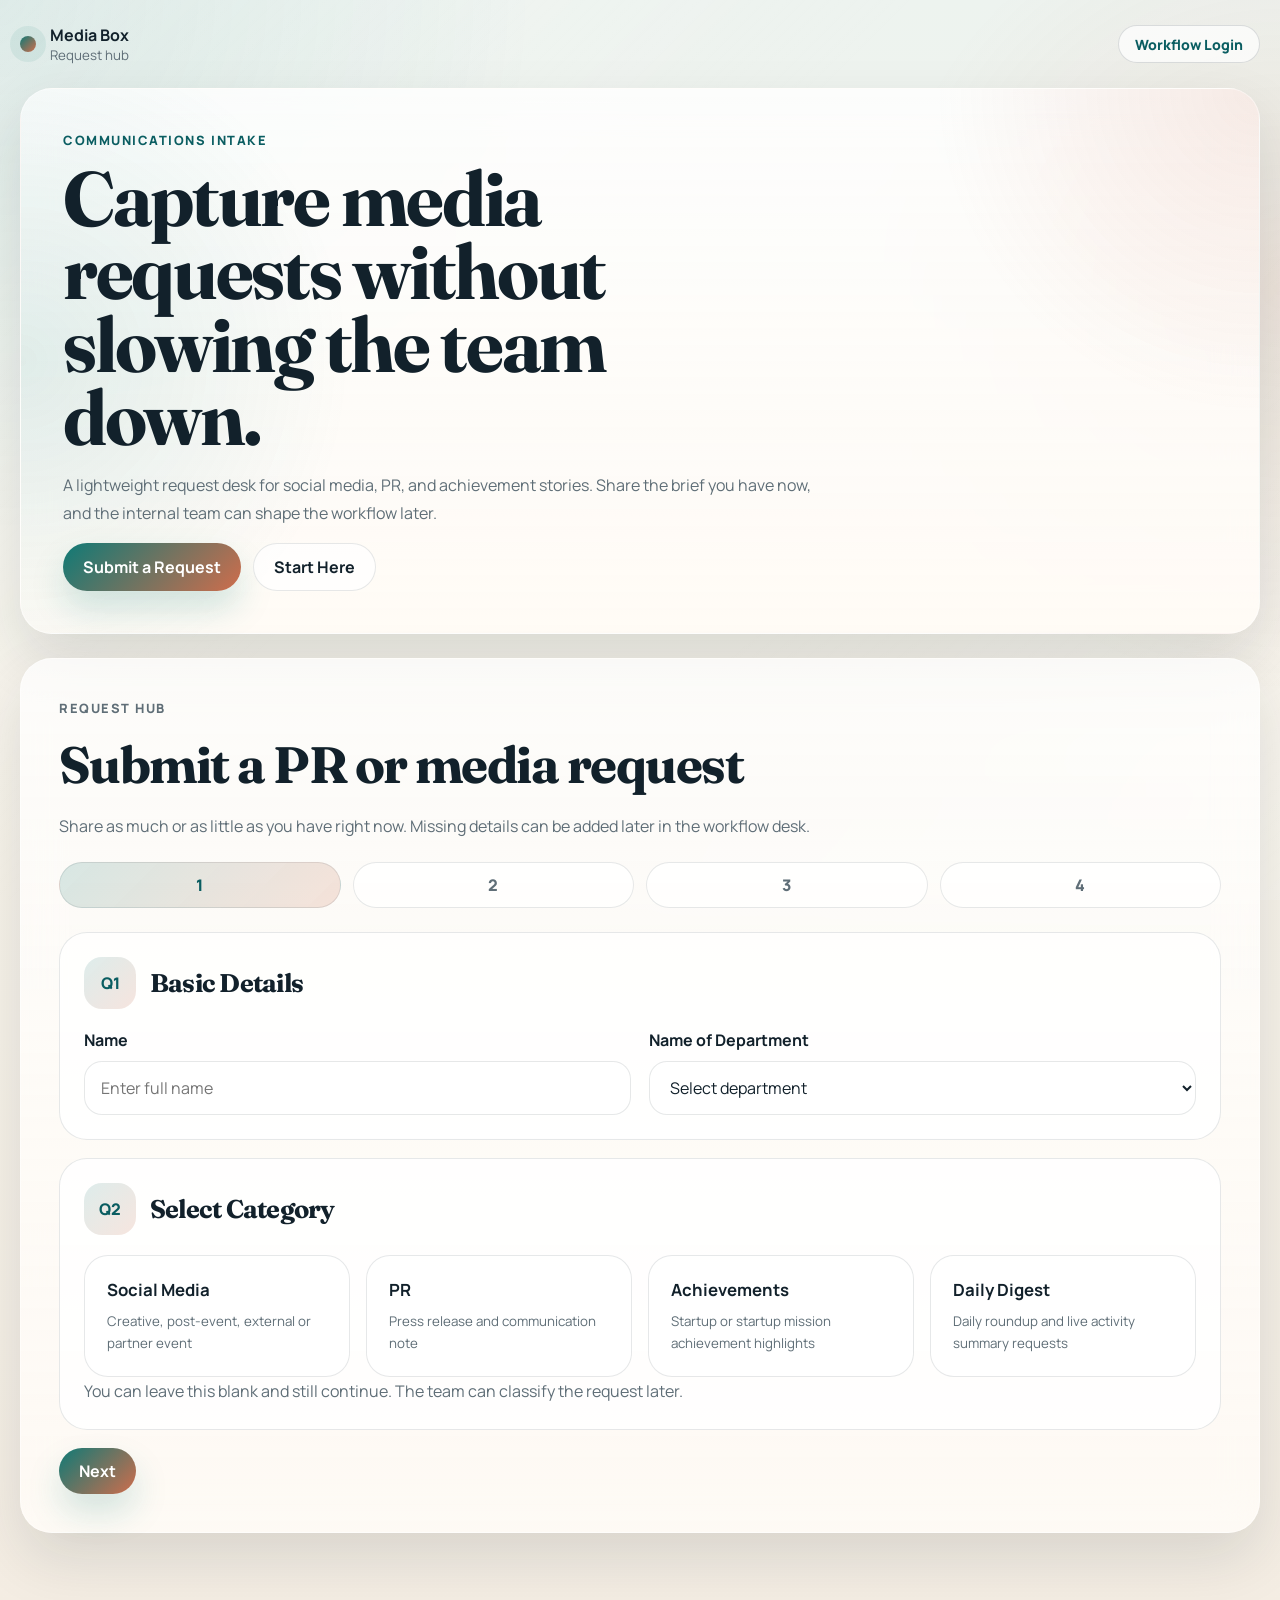
==== index.html @ 7261d244 "Add daily digest intake and simplify workflow planner" ====
<!doctype html>
<html lang="en">
  <head>
    <meta charset="utf-8">
    <meta name="viewport" content="width=device-width, initial-scale=1">
    <meta
      name="description"
      content="Media Box Request Hub for PR, social media, and achievement workflows."
    >
    <title>Media Box Request Hub</title>
    <link rel="preconnect" href="https://fonts.googleapis.com">
    <link rel="preconnect" href="https://fonts.gstatic.com" crossorigin>
    <link
      href="https://fonts.googleapis.com/css2?family=Manrope:wght@400;500;600;700;800&family=Fraunces:opsz,wght@9..144,600;9..144,700&display=swap"
      rel="stylesheet"
    >
    <link rel="stylesheet" href="styles.css">
  </head>
  <body>
    <div class="ambient-layer" aria-hidden="true"></div>

    <main class="app-shell">
      <header class="topbar">
        <a class="brand-mark" href="index.html">
          <span class="brand-mark-dot"></span>
          <span>
            <strong>Media Box</strong>
            <small>Request hub</small>
          </span>
        </a>

        <div class="topbar-actions">
          <a class="login-tab" href="dashboard.html">Workflow Login</a>
        </div>
      </header>

      <section class="hero-panel hero-panel-clean">
        <div class="hero-copy">
          <p class="eyebrow">Communications Intake</p>
          <h1>Capture media requests without slowing the team down.</h1>
          <p class="hero-text">
            A lightweight request desk for social media, PR, and achievement stories.
            Share the brief you have now, and the internal team can shape the workflow later.
          </p>

          <div class="hero-actions">
            <a class="primary-link" href="#requestHub">Submit a Request</a>
            <a class="ghost-link" href="#requestHub">Start Here</a>
          </div>
        </div>
      </section>

      <section class="form-shell" id="requestHub">
        <div class="section-heading">
          <p class="eyebrow">Request Hub</p>
          <h2>Submit a PR or media request</h2>
          <p>
            Share as much or as little as you have right now. Missing details can be added later in the workflow desk.
          </p>
        </div>

        <div class="progress-strip" aria-label="Form progress">
          <div class="progress-step is-active" data-progress-step="intro">1</div>
          <div class="progress-step" data-progress-step="social-type">2</div>
          <div class="progress-step" data-progress-step="details">3</div>
          <div class="progress-step" data-progress-step="summary">4</div>
        </div>

        <form id="mediaRequestForm" class="media-form" novalidate>
          <div class="step-panel" data-step-panel="intro">
            <section class="form-section">
              <div class="section-title">
                <span>Q1</span>
                <h3>Basic Details</h3>
              </div>

              <div class="field-grid two-col">
                <label class="field">
                  <span>Name</span>
                  <input type="text" name="employeeName" placeholder="Enter full name">
                </label>

                <label class="field">
                  <span>Name of Department</span>
                  <select name="department">
                    <option value="">Select department</option>
                    <option>Rink</option>
                    <option>IEDC</option>
                    <option>Grants</option>
                    <option>Investment</option>
                    <option>Coworking</option>
                    <option>Corporate Relations</option>
                    <option>Women</option>
                    <option>Incubation</option>
                    <option>IT</option>
                    <option>Infra</option>
                    <option>HR</option>
                    <option>Admin</option>
                    <option>Accounts</option>
                  </select>
                </label>
              </div>
            </section>

            <section class="form-section">
              <div class="section-title">
                <span>Q2</span>
                <h3>Select Category</h3>
              </div>

              <div class="choice-grid" role="radiogroup" aria-label="Select request category">
                <label class="choice-card">
                  <input type="radio" name="category" value="Social Media">
                  <strong>Social Media</strong>
                  <small>Creative, post-event, external or partner event</small>
                </label>

                <label class="choice-card">
                  <input type="radio" name="category" value="PR">
                  <strong>PR</strong>
                  <small>Press release and communication note</small>
                </label>

                <label class="choice-card">
                  <input type="radio" name="category" value="Achievements">
                  <strong>Achievements</strong>
                  <small>Startup or startup mission achievement highlights</small>
                </label>

                <label class="choice-card">
                  <input type="radio" name="category" value="Daily Digest">
                  <strong>Daily Digest</strong>
                  <small>Daily roundup and live activity summary requests</small>
                </label>
              </div>

              <p class="support-copy">
                You can leave this blank and still continue. The team can classify the request later.
              </p>
            </section>

            <div class="step-actions">
              <button type="button" class="primary-button" id="introNextButton">Next</button>
            </div>
          </div>

          <div class="step-panel hidden" data-step-panel="social-type">
            <section class="form-section">
              <div class="section-title">
                <span>Q3</span>
                <h3>Social Media Type</h3>
              </div>

              <div class="choice-grid" role="radiogroup" aria-label="Select social media type">
                <label class="choice-card">
                  <input type="radio" name="socialType" value="New Creative">
                  <strong>New Creative</strong>
                  <small>Fresh event creative or promotional post</small>
                </label>

                <label class="choice-card">
                  <input type="radio" name="socialType" value="Post Event">
                  <strong>Post Event Poster</strong>
                  <small>Poster based on completed event coverage</small>
                </label>

                <label class="choice-card">
                  <input type="radio" name="socialType" value="External or Partner Event">
                  <strong>External or Partner Event</strong>
                  <small>External event promotion or collaboration post</small>
                </label>
              </div>

              <p class="support-copy">
                If you are not sure yet, move ahead anyway. The request will still be saved.
              </p>
            </section>

            <div class="step-actions">
              <button type="button" class="ghost-button" data-go-step="intro">Back</button>
              <button type="button" class="primary-button" id="socialTypeNextButton">Next</button>
            </div>
          </div>

          <div class="step-panel hidden" data-step-panel="social-details">
            <section class="form-section hidden" data-social-branch="New Creative">
              <div class="section-title">
                <span>Q4</span>
                <h3>New Creative Details</h3>
              </div>

              <div class="field-grid two-col">
                <label class="field">
                  <span>Name of event</span>
                  <input type="text" name="newCreativeEventName">
                </label>
                <label class="field">
                  <span>Date of event</span>
                  <input type="date" name="newCreativeEventDate">
                </label>
                <label class="field">
                  <span>Time</span>
                  <input type="time" name="newCreativeEventTime">
                </label>
                <label class="field">
                  <span>Location</span>
                  <input type="text" name="newCreativeLocation" placeholder="Venue / city">
                </label>
                <label class="field">
                  <span>Registration Link</span>
                  <input type="url" name="newCreativeRegistrationLink" placeholder="https://">
                </label>
                <label class="field">
                  <span>Speaker details</span>
                  <input type="text" name="newCreativeSpeakerDetails" placeholder="Speaker names, titles">
                </label>
                <label class="field">
                  <span>Drive link to photographs</span>
                  <input type="url" name="newCreativePhotoDriveLink" placeholder="https://">
                </label>
                <label class="field">
                  <span>LinkedIn Profile</span>
                  <input type="url" name="newCreativeLinkedinProfile" placeholder="https://linkedin.com/in/...">
                </label>
                <label class="field">
                  <span>Partner institutions and logos</span>
                  <input type="text" name="newCreativePartnerInstitutions" placeholder="Institutions / logo notes">
                </label>
                <label class="field">
                  <span>Tagging links</span>
                  <input type="text" name="newCreativeTaggingLinks" placeholder="Instagram / LinkedIn / X handles">
                </label>
                <label class="field full-width">
                  <span>Brief description of the event</span>
                  <textarea name="newCreativeDescription" rows="4" placeholder="Share the message or event context"></textarea>
                </label>
              </div>
            </section>

            <section class="form-section hidden" data-social-branch="Post Event">
              <div class="section-title">
                <span>Q4</span>
                <h3>Post-Event Poster Details</h3>
              </div>

              <div class="field-grid two-col">
                <label class="field">
                  <span>Title</span>
                  <input type="text" name="postEventTitle">
                </label>
                <label class="field">
                  <span>Date</span>
                  <input type="date" name="postEventDate">
                </label>
                <label class="field">
                  <span>Location</span>
                  <input type="text" name="postEventLocation">
                </label>
                <label class="field">
                  <span>Drive link to photos</span>
                  <input type="url" name="postEventPhotoDriveLink" placeholder="https://">
                </label>
                <label class="field full-width">
                  <span>Tagging details</span>
                  <textarea name="postEventTaggingDetails" rows="3" placeholder="Mention accounts or URLs to tag"></textarea>
                </label>
              </div>
            </section>

            <section class="form-section hidden" data-social-branch="External or Partner Event">
              <div class="section-title">
                <span>Q4</span>
                <h3>External or Partner Event Details</h3>
              </div>

              <div class="field-grid two-col">
                <label class="field">
                  <span>Name of event</span>
                  <input type="text" name="externalEventName">
                </label>
                <label class="field">
                  <span>Partner organisation</span>
                  <input type="text" name="externalPartnerOrganisation">
                </label>
                <label class="field">
                  <span>Registration Link</span>
                  <input type="url" name="externalRegistrationLink" placeholder="https://">
                </label>
                <label class="field">
                  <span>Date</span>
                  <input type="date" name="externalEventDate">
                </label>
                <label class="field">
                  <span>Location</span>
                  <input type="text" name="externalEventLocation">
                </label>
                <label class="field">
                  <span>Creative to be published</span>
                  <input type="text" name="externalCreativeToBePublished" placeholder="Poster, story, reel, carousel">
                </label>
                <label class="field full-width">
                  <span>Tagging links</span>
                  <textarea name="externalTaggingLinks" rows="3" placeholder="Mention accounts or URLs to tag"></textarea>
                </label>
              </div>
            </section>

            <section class="form-section submission-section">
              <div class="submit-panel">
                <div class="action-bar">
                  <button type="button" class="ghost-button" data-go-step="social-type">Back</button>
                  <button type="submit" class="primary-button">Submit</button>
                  <button type="button" class="ghost-button print-summary-button" disabled>Print / Save PDF</button>
                </div>
                <p class="status-message" role="status" aria-live="polite"></p>
              </div>
            </section>
          </div>

          <div class="step-panel hidden" data-step-panel="achievements">
            <section class="form-section">
              <div class="section-title">
                <span>Q3</span>
                <h3>Achievement Details</h3>
              </div>

              <div class="field-grid two-col">
                <label class="field">
                  <span>Startups / Startup mission</span>
                  <input type="text" name="achievementStartupName">
                </label>
                <label class="field">
                  <span>Photos if any</span>
                  <input type="url" name="achievementPhotos" placeholder="Drive link / image URL">
                </label>
                <label class="field">
                  <span>Logos to be included</span>
                  <input type="text" name="achievementLogos" placeholder="Startup / partner logos">
                </label>
                <label class="field">
                  <span>Tagging links</span>
                  <input type="text" name="achievementTaggingLinks" placeholder="Social handles or profile links">
                </label>
                <label class="field">
                  <span>Contact details of startup</span>
                  <input type="text" name="achievementContactDetails" placeholder="Can be filled later if needed">
                </label>
                <label class="field full-width">
                  <span>Brief description</span>
                  <textarea name="achievementDescription" rows="4" placeholder="Describe the achievement and why it matters"></textarea>
                </label>
              </div>
            </section>

            <section class="form-section submission-section">
              <div class="submit-panel">
                <div class="action-bar">
                  <button type="button" class="ghost-button" data-go-step="intro">Back</button>
                  <button type="submit" class="primary-button">Submit</button>
                  <button type="button" class="ghost-button print-summary-button" disabled>Print / Save PDF</button>
                </div>
                <p class="status-message" role="status" aria-live="polite"></p>
              </div>
            </section>
          </div>

          <div class="step-panel hidden" data-step-panel="pr">
            <section class="form-section">
              <div class="section-title">
                <span>Q3</span>
                <h3>Press Release Details</h3>
              </div>

              <div class="field-grid two-col">
                <label class="field full-width">
                  <span>What is the event or announcement?</span>
                  <textarea name="prEventAnnouncement" rows="3"></textarea>
                </label>
                <label class="field full-width">
                  <span>Who is involved?</span>
                  <textarea name="prWhoIsInvolved" rows="3"></textarea>
                </label>
                <label class="field">
                  <span>When will / did the event take place?</span>
                  <input type="datetime-local" name="prWhen">
                </label>
                <label class="field">
                  <span>Where is the event being held?</span>
                  <input type="text" name="prWhere">
                </label>
                <label class="field full-width">
                  <span>Why is this event or announcement significant?</span>
                  <textarea name="prWhySignificant" rows="3"></textarea>
                </label>
                <label class="field full-width">
                  <span>What are the key highlights or major announcements?</span>
                  <textarea name="prKeyHighlights" rows="3"></textarea>
                </label>
                <label class="field full-width">
                  <span>Are there any notable speakers or guests?</span>
                  <textarea name="prNotableSpeakers" rows="3"></textarea>
                </label>
                <label class="field full-width">
                  <span>What is the background or context of the event?</span>
                  <textarea name="prBackgroundContext" rows="3"></textarea>
                </label>
                <label class="field full-width">
                  <span>Are there any quotes from key individuals?</span>
                  <textarea name="prQuotes" rows="3"></textarea>
                </label>
                <label class="field full-width">
                  <span>Do you have any testimonials or feedback from attendees?</span>
                  <textarea name="prTestimonials" rows="3"></textarea>
                </label>
                <label class="field full-width">
                  <span>Are there any follow-up events or next steps?</span>
                  <textarea name="prFollowUpEvents" rows="3"></textarea>
                </label>
                <label class="field full-width">
                  <span>Where can readers find more information?</span>
                  <textarea name="prMoreInformation" rows="3" placeholder="Websites, social media pages, or contact details"></textarea>
                </label>
                <label class="field full-width">
                  <span>Upload photos, videos, or other media related to the event</span>
                  <textarea name="prMediaAssets" rows="3" placeholder="Drive links to photographs, visuals, agendas, posters, videos"></textarea>
                </label>
                <label class="field full-width">
                  <span>Provide captions for the visual content</span>
                  <textarea name="prCaptions" rows="3"></textarea>
                </label>
                <label class="field full-width">
                  <span>Who will be the contact for review and POC?</span>
                  <textarea name="prContactPerson" rows="3"></textarea>
                </label>
              </div>
            </section>

            <section class="form-section submission-section">
              <div class="submit-panel">
                <div class="action-bar">
                  <button type="button" class="ghost-button" data-go-step="intro">Back</button>
                  <button type="submit" class="primary-button">Submit</button>
                  <button type="button" class="ghost-button print-summary-button" disabled>Print / Save PDF</button>
                </div>
                <p class="status-message" role="status" aria-live="polite"></p>
              </div>
            </section>
          </div>

          <div class="step-panel hidden" data-step-panel="details-empty">
            <section class="form-section">
              <div class="section-title">
                <span>Q3</span>
                <h3>Ready to Submit</h3>
              </div>
              <p class="empty-state-copy">
                No category has been selected yet. You can still submit this as a rough request, and the team can classify it from the workflow desk later.
              </p>
            </section>

            <section class="form-section submission-section">
              <div class="submit-panel">
                <div class="action-bar">
                  <button type="button" class="ghost-button" data-go-step="intro">Back</button>
                  <button type="submit" class="primary-button">Submit</button>
                  <button type="button" class="ghost-button print-summary-button" disabled>Print / Save PDF</button>
                </div>
                <p class="status-message" role="status" aria-live="polite"></p>
              </div>
            </section>
          </div>
        </form>
      </section>

      <section class="summary-shell hidden" id="summarySection">
        <div class="section-heading">
          <p class="eyebrow">Submission Summary</p>
          <h2>Your request has been captured</h2>
          <p>
            The summary below is ready to print, save, or review. It is also added to the workflow desk locally for the rough admin view.
          </p>
        </div>

        <div class="summary-card" id="summaryCard">
          <div class="summary-placeholder">
            Submit the form to generate a structured summary here.
          </div>
        </div>
      </section>
    </main>

    <script src="script.js"></script>
  </body>
</html>
---- styles.css ----
:root {
  --ink: #12212b;
  --muted: #5f6e77;
  --paper: #f7f3ea;
  --panel: rgba(255, 255, 255, 0.8);
  --panel-strong: rgba(255, 255, 255, 0.92);
  --line: rgba(18, 33, 43, 0.1);
  --line-strong: rgba(18, 33, 43, 0.16);
  --teal: #0f7a76;
  --teal-deep: #0a5d61;
  --copper: #cf6d4c;
  --peach: #f5d9c8;
  --sage: #dce8e0;
  --gold: #c49a46;
  --shadow: 0 26px 60px rgba(18, 33, 43, 0.12);
  --shadow-strong: 0 30px 80px rgba(18, 33, 43, 0.18);
  --radius: 28px;
  --radius-sm: 18px;
}

* {
  box-sizing: border-box;
}

html {
  scroll-behavior: smooth;
}

body {
  margin: 0;
  min-height: 100vh;
  color: var(--ink);
  font-family: "Manrope", system-ui, sans-serif;
  background:
    radial-gradient(circle at top left, rgba(15, 122, 118, 0.12), transparent 26%),
    radial-gradient(circle at 100% 18%, rgba(207, 109, 76, 0.12), transparent 22%),
    linear-gradient(180deg, #edf3ef 0%, #f7f3ea 46%, #f4ede3 100%);
}

button,
input,
select,
textarea {
  font: inherit;
}

button,
a {
  transition: transform 180ms ease, box-shadow 180ms ease, border-color 180ms ease, background 180ms ease;
}

button {
  border: 0;
  cursor: pointer;
}

a {
  color: inherit;
  text-decoration: none;
}

.hidden {
  display: none !important;
}

.ambient-layer {
  position: fixed;
  inset: 0;
  pointer-events: none;
  background:
    linear-gradient(135deg, rgba(255, 255, 255, 0.28), transparent 42%),
    linear-gradient(320deg, rgba(255, 255, 255, 0.18), transparent 36%);
}

.app-shell,
.dashboard-shell {
  position: relative;
  z-index: 1;
  width: min(1240px, calc(100% - 32px));
  margin: 0 auto;
  padding: 24px 0 72px;
}

.topbar,
.dashboard-topbar {
  display: flex;
  flex-wrap: wrap;
  align-items: center;
  justify-content: space-between;
  gap: 18px;
  margin-bottom: 24px;
}

.brand-mark {
  display: inline-flex;
  align-items: center;
  gap: 14px;
}

.brand-mark-dot {
  width: 16px;
  height: 16px;
  border-radius: 999px;
  background: linear-gradient(135deg, var(--teal), var(--copper));
  box-shadow: 0 0 0 10px rgba(15, 122, 118, 0.08);
}

.brand-mark strong {
  display: block;
  font-size: 1rem;
}

.brand-mark small {
  display: block;
  color: var(--muted);
}

.topbar-actions,
.dashboard-actions,
.hero-actions,
.step-actions,
.action-bar,
.drawer-actions,
.board-toolbar {
  display: flex;
  flex-wrap: wrap;
  gap: 12px;
}

.login-tab {
  display: inline-flex;
  align-items: center;
  justify-content: center;
  min-height: 38px;
  padding: 8px 16px;
  border: 1px solid rgba(18, 33, 43, 0.14);
  border-radius: 999px;
  background: rgba(255, 255, 255, 0.7);
  color: var(--teal-deep);
  font-size: 0.88rem;
  font-weight: 800;
}

.primary-link,
.ghost-link,
.primary-button,
.ghost-button,
.chip-button,
.mini-button,
.lane-action,
.login-button {
  display: inline-flex;
  align-items: center;
  justify-content: center;
  min-height: 46px;
  padding: 12px 20px;
  border-radius: 999px;
  font-weight: 700;
}

.primary-link,
.primary-button,
.login-button {
  background: linear-gradient(135deg, var(--teal), var(--copper));
  color: #fff;
  box-shadow: 0 18px 34px rgba(15, 122, 118, 0.18);
}

.ghost-link,
.ghost-button,
.chip-button,
.mini-button,
.lane-action {
  background: rgba(255, 255, 255, 0.74);
  color: var(--ink);
  border: 1px solid var(--line);
}

.primary-link:hover,
.ghost-link:hover,
.primary-button:hover,
.ghost-button:hover,
.chip-button:hover,
.mini-button:hover,
.lane-action:hover,
.login-button:hover,
.choice-card:hover,
.task-card:hover,
.metric-card:hover,
.panel:hover,
.form-section:hover,
.preview-card:hover {
  transform: translateY(-2px);
}

.hero-panel,
.form-shell,
.summary-shell,
.panel,
.preview-card,
.login-shell,
.drawer-panel,
.lane,
.task-card,
.metric-card {
  border: 1px solid rgba(255, 255, 255, 0.44);
  border-radius: 32px;
  background: linear-gradient(180deg, rgba(255, 255, 255, 0.74), rgba(255, 251, 246, 0.9));
  box-shadow: var(--shadow);
  backdrop-filter: blur(20px);
}

.hero-panel {
  display: grid;
  grid-template-columns: minmax(0, 1.15fr) minmax(320px, 0.85fr);
  gap: 26px;
  padding: clamp(26px, 4vw, 42px);
}

.hero-panel-clean {
  grid-template-columns: 1fr;
  min-height: 420px;
  align-items: center;
  background:
    radial-gradient(circle at top right, rgba(207, 109, 76, 0.12), transparent 24%),
    radial-gradient(circle at left center, rgba(15, 122, 118, 0.12), transparent 26%),
    linear-gradient(180deg, rgba(255, 255, 255, 0.82), rgba(255, 251, 246, 0.95));
}

.hero-copy h1,
.section-heading h2,
.section-title h3,
.summary-block h4,
.lane h3,
.drawer-title h3,
.login-card h1,
.empty-dashboard h2 {
  margin: 0;
  font-family: "Fraunces", Georgia, serif;
  letter-spacing: -0.03em;
}

.hero-copy h1 {
  font-size: clamp(2.8rem, 6vw, 5rem);
  line-height: 0.95;
  max-width: 12ch;
}

.hero-panel-clean .hero-copy {
  max-width: 760px;
}

.hero-text,
.section-heading p,
.support-copy,
.empty-state-copy,
.task-subtitle,
.drawer-copy,
.login-help,
.empty-dashboard p {
  color: var(--muted);
  line-height: 1.75;
}

.eyebrow {
  margin: 0 0 14px;
  color: var(--teal-deep);
  font-size: 0.8rem;
  font-weight: 800;
  letter-spacing: 0.12em;
  text-transform: uppercase;
}

.hero-metrics {
  display: grid;
  grid-template-columns: repeat(3, minmax(0, 1fr));
  gap: 16px;
  margin-top: 28px;
}

.workflow-hero {
  display: flex;
  flex-wrap: wrap;
  align-items: flex-end;
  justify-content: space-between;
  gap: 18px;
  margin-bottom: 20px;
}

.workflow-hero-note {
  max-width: 320px;
  padding: 18px;
  border: 1px solid var(--line);
  border-radius: 20px;
  background: rgba(247, 250, 250, 0.82);
}

.workflow-hero-note strong {
  display: block;
  margin-bottom: 8px;
  color: var(--teal-deep);
}

.workflow-hero-note span {
  color: var(--muted);
  line-height: 1.7;
}

.hero-metrics article,
.preview-lanes article,
.metric-card {
  padding: 18px;
  border: 1px solid var(--line);
  border-radius: 22px;
  background: rgba(255, 255, 255, 0.6);
}

.hero-metrics strong,
.preview-lanes strong,
.metric-card strong {
  display: block;
  margin-bottom: 8px;
}

.hero-metrics span,
.preview-lanes span,
.metric-card span {
  color: var(--muted);
  font-size: 0.95rem;
  line-height: 1.6;
}

.hero-preview {
  display: flex;
}

.preview-card {
  width: 100%;
  padding: 24px;
  background:
    radial-gradient(circle at top right, rgba(207, 109, 76, 0.14), transparent 26%),
    linear-gradient(180deg, rgba(13, 34, 46, 0.92), rgba(12, 65, 79, 0.95));
  color: #f5f8f9;
}

.preview-header {
  display: flex;
  align-items: center;
  justify-content: space-between;
  gap: 12px;
  margin-bottom: 18px;
}

.preview-header p,
.preview-header span {
  margin: 0;
}

.preview-header p {
  font-weight: 700;
}

.preview-header span {
  padding: 8px 12px;
  border-radius: 999px;
  background: rgba(255, 255, 255, 0.12);
  font-size: 0.85rem;
}

.preview-lanes {
  display: grid;
  gap: 16px;
}

.preview-lanes section {
  padding: 18px;
  border-radius: 22px;
  background: rgba(255, 255, 255, 0.07);
}

.preview-lanes h2 {
  margin: 0 0 12px;
  font-size: 1rem;
}

.form-shell,
.summary-shell,
.panel {
  margin-top: 24px;
  padding: clamp(24px, 4vw, 38px);
}

.section-heading {
  max-width: 760px;
}

.section-heading h2 {
  font-size: clamp(2rem, 4vw, 3.2rem);
}

.progress-strip {
  display: grid;
  grid-template-columns: repeat(4, minmax(0, 1fr));
  gap: 12px;
  margin: 22px 0 0;
}

.progress-step {
  display: grid;
  place-items: center;
  min-height: 46px;
  border-radius: 999px;
  border: 1px solid var(--line);
  background: rgba(255, 255, 255, 0.72);
  color: var(--muted);
  font-weight: 800;
}

.progress-step.is-active {
  background: linear-gradient(135deg, rgba(15, 122, 118, 0.16), rgba(207, 109, 76, 0.18));
  color: var(--teal-deep);
}

.progress-step.is-complete {
  background: linear-gradient(135deg, var(--teal), var(--teal-deep));
  color: #fff;
}

.media-form {
  margin-top: 24px;
}

.step-panel {
  display: grid;
  gap: 18px;
}

.form-section,
.submit-panel {
  padding: 24px;
  border: 1px solid var(--line);
  border-radius: var(--radius);
  background: var(--panel);
}

.section-title {
  display: flex;
  align-items: center;
  gap: 14px;
  margin-bottom: 20px;
}

.section-title span {
  display: grid;
  place-items: center;
  width: 52px;
  min-width: 52px;
  min-height: 52px;
  border-radius: 18px;
  background: linear-gradient(135deg, rgba(15, 122, 118, 0.14), rgba(207, 109, 76, 0.18));
  color: var(--teal-deep);
  font-weight: 800;
}

.section-title h3 {
  font-size: clamp(1.35rem, 2vw, 2rem);
}

.field-grid {
  display: grid;
  gap: 18px;
}

.field-grid.two-col {
  grid-template-columns: repeat(2, minmax(0, 1fr));
}

.field {
  display: grid;
  gap: 10px;
}

.field span,
.login-field span,
.team-form label,
.drawer-section label,
.filter-card label {
  font-weight: 700;
}

input,
select,
textarea {
  width: 100%;
  min-height: 54px;
  padding: 14px 16px;
  border: 1px solid var(--line);
  border-radius: 18px;
  background: rgba(255, 255, 255, 0.8);
  color: var(--ink);
}

textarea {
  min-height: 130px;
  resize: vertical;
}

input:focus,
select:focus,
textarea:focus {
  outline: 2px solid rgba(15, 122, 118, 0.2);
  border-color: rgba(15, 122, 118, 0.36);
}

.full-width {
  grid-column: 1 / -1;
}

.choice-grid {
  display: grid;
  grid-template-columns: repeat(auto-fit, minmax(220px, 1fr));
  gap: 16px;
}

.choice-card {
  display: grid;
  gap: 10px;
  padding: 22px;
  border: 1px solid var(--line);
  border-radius: 24px;
  background: rgba(255, 255, 255, 0.7);
  cursor: pointer;
}

.choice-card input {
  position: absolute;
  opacity: 0;
  pointer-events: none;
}

.choice-card.is-selected {
  border-color: rgba(15, 122, 118, 0.28);
  background: linear-gradient(135deg, rgba(15, 122, 118, 0.12), rgba(207, 109, 76, 0.14));
  box-shadow: 0 18px 34px rgba(15, 122, 118, 0.08);
}

.choice-card strong {
  font-size: 1.05rem;
}

.choice-card small {
  color: var(--muted);
  line-height: 1.6;
}

.support-copy,
.status-message,
.summary-note {
  margin: 0;
}

.status-message {
  color: var(--teal-deep);
  font-weight: 600;
}

.status-message.is-error {
  color: #a84f31;
}

.summary-shell {
  margin-bottom: 24px;
}

.summary-card {
  margin-top: 22px;
  padding: clamp(22px, 3vw, 30px);
}

.summary-placeholder {
  color: var(--muted);
}

.summary-header {
  display: flex;
  flex-wrap: wrap;
  align-items: flex-start;
  justify-content: space-between;
  gap: 18px;
  margin-bottom: 22px;
}

.summary-header h3 {
  margin: 0;
  font-size: clamp(1.9rem, 4vw, 2.7rem);
  font-family: "Fraunces", Georgia, serif;
}

.summary-meta p {
  margin: 0 0 10px;
  color: var(--muted);
}

.summary-grid {
  display: grid;
  grid-template-columns: repeat(2, minmax(0, 1fr));
  gap: 18px;
}

.summary-block {
  padding: 20px;
  border: 1px solid var(--line);
  border-radius: 22px;
  background: rgba(255, 255, 255, 0.66);
}

.summary-block h4 {
  margin-bottom: 14px;
  font-size: 1.3rem;
}

.summary-list {
  display: grid;
  gap: 12px;
}

.summary-row {
  display: grid;
  gap: 6px;
  padding-top: 12px;
  border-top: 1px solid rgba(18, 33, 43, 0.08);
}

.summary-row:first-child {
  padding-top: 0;
  border-top: 0;
}

.summary-row strong {
  color: var(--teal-deep);
}

.summary-row a {
  word-break: break-word;
  color: var(--copper);
}

.dashboard-grid {
  display: grid;
  grid-template-columns: minmax(0, 1fr) 360px;
  gap: 24px;
  align-items: start;
}

.metrics-grid {
  display: grid;
  grid-template-columns: repeat(4, minmax(0, 1fr));
  gap: 16px;
  margin-bottom: 20px;
}

.metric-card {
  padding: 20px;
  background: linear-gradient(180deg, rgba(255, 255, 255, 0.82), rgba(247, 248, 250, 0.92));
}

.metric-label {
  margin: 0 0 8px;
  color: var(--teal-deep);
  font-size: 0.76rem;
  font-weight: 800;
  letter-spacing: 0.12em;
  text-transform: uppercase;
}

.metric-card p,
.lane-header p,
.task-meta p,
.drawer-meta p,
.login-card p {
  margin: 0;
}

.metric-card strong {
  font-size: 1.9rem;
}

.toolbar-grid {
  display: grid;
  grid-template-columns: repeat(4, minmax(0, 1fr));
  gap: 14px;
  margin-bottom: 20px;
}

.filter-card {
  display: grid;
  gap: 10px;
  padding: 16px;
  border: 1px solid var(--line);
  border-radius: 20px;
  background: rgba(255, 255, 255, 0.68);
}

.workflow-board {
  display: grid;
  grid-template-columns: repeat(3, minmax(0, 1fr));
  gap: 16px;
}

.lane {
  padding: 0 16px 16px;
  overflow: hidden;
  background: linear-gradient(180deg, rgba(255, 255, 255, 0.76), rgba(244, 245, 247, 0.96));
}

.lane-header {
  display: flex;
  align-items: flex-start;
  justify-content: space-between;
  gap: 12px;
  margin: 0 -16px 0;
  padding: 18px 16px;
  color: #fff;
}

.lane h3 {
  font-size: 1.3rem;
}

.lane-header p {
  color: rgba(255, 255, 255, 0.9);
  font-size: 0.9rem;
}

.lane-count {
  display: inline-flex;
  align-items: center;
  justify-content: center;
  min-width: 38px;
  min-height: 38px;
  padding: 6px 10px;
  border-radius: 999px;
  background: rgba(15, 122, 118, 0.1);
  color: var(--teal-deep);
  font-weight: 800;
}

.lane-will-do .lane-header {
  background: linear-gradient(135deg, #ff6a1a, #f15a24);
}

.lane-ongoing .lane-header {
  background: linear-gradient(135deg, #1db970, #0e9b87);
}

.lane-completed .lane-header {
  background: linear-gradient(135deg, #f4a62a, #eb8d17);
}

.lane-menu {
  min-width: 36px;
  min-height: 36px;
  padding: 0;
  border-radius: 999px;
  background: rgba(255, 255, 255, 0.14);
  color: #fff;
  font-size: 1.25rem;
  line-height: 1;
}

.lane-meta {
  display: grid;
  gap: 12px;
  padding: 16px 2px 12px;
}

.lane-meta-block {
  display: grid;
  gap: 8px;
}

.lane-meta-block span {
  color: var(--muted);
  font-size: 0.88rem;
  font-weight: 700;
}

.lane-meta-block p {
  margin: 0;
  color: var(--ink);
  font-weight: 700;
}

.lane-owners {
  display: flex;
  align-items: center;
  gap: 8px;
}

.owner-avatar,
.task-owner-avatar {
  display: inline-flex;
  align-items: center;
  justify-content: center;
  width: 34px;
  height: 34px;
  border-radius: 999px;
  background: linear-gradient(135deg, rgba(15, 122, 118, 0.12), rgba(207, 109, 76, 0.16));
  color: var(--teal-deep);
  font-size: 0.78rem;
  font-weight: 800;
}

.owner-avatar-add {
  border: 1px dashed rgba(18, 33, 43, 0.18);
  background: rgba(255, 255, 255, 0.68);
}

.lane-toolbar {
  display: flex;
  align-items: center;
  justify-content: space-between;
  gap: 12px;
  margin-bottom: 12px;
}

.lane-caption {
  color: var(--muted);
  font-size: 0.85rem;
  font-weight: 700;
}

.lane-cards {
  min-height: 220px;
  display: grid;
  gap: 14px;
}

.lane-empty {
  padding: 18px;
  border: 1px dashed var(--line-strong);
  border-radius: 20px;
  background: rgba(255, 255, 255, 0.52);
  color: var(--muted);
  line-height: 1.6;
}

.task-card {
  padding: 16px;
  border-radius: 24px;
  border: 1px solid var(--line);
  cursor: grab;
  background: linear-gradient(180deg, rgba(255, 255, 255, 0.96), rgba(249, 250, 251, 0.98));
  box-shadow: 0 14px 26px rgba(18, 33, 43, 0.08);
}

.task-card.dragging {
  opacity: 0.58;
}

.task-topline,
.task-meta,
.drawer-meta,
.team-chip-row,
.task-tags {
  display: flex;
  flex-wrap: wrap;
  gap: 10px;
}

.task-topline {
  align-items: center;
  justify-content: space-between;
  margin-bottom: 10px;
}

.pill,
.priority-pill,
.team-chip,
.chip-stat {
  display: inline-flex;
  align-items: center;
  padding: 8px 12px;
  border-radius: 999px;
  font-size: 0.82rem;
  font-weight: 800;
}

.pill {
  background: rgba(15, 122, 118, 0.1);
  color: var(--teal-deep);
}

.pill.is-pr {
  background: rgba(207, 109, 76, 0.12);
  color: #9b492d;
}

.priority-pill {
  background: rgba(196, 154, 70, 0.16);
  color: #88621d;
}

.team-chip,
.chip-stat {
  background: rgba(18, 33, 43, 0.06);
  color: var(--ink);
}

.task-title {
  margin: 0 0 8px;
  font-size: 1.1rem;
}

.task-subtitle {
  margin: 0 0 16px;
  font-size: 0.95rem;
}

.task-meta p,
.drawer-meta p {
  padding: 8px 12px;
  border-radius: 14px;
  background: rgba(18, 33, 43, 0.05);
  color: var(--muted);
  font-size: 0.88rem;
}

.task-meta-grid {
  display: grid;
  grid-template-columns: repeat(2, minmax(0, 1fr));
  gap: 10px;
  margin-bottom: 14px;
}

.task-meta-card {
  padding: 12px;
  border: 1px solid rgba(18, 33, 43, 0.08);
  border-radius: 16px;
  background: #f7f9fa;
}

.task-meta-label {
  display: block;
  margin-bottom: 8px;
  color: var(--muted);
  font-size: 0.76rem;
  font-weight: 800;
  letter-spacing: 0.08em;
  text-transform: uppercase;
}

.task-meta-card strong {
  display: block;
  color: var(--ink);
  font-size: 0.95rem;
}

.task-owner-row {
  display: flex;
  align-items: center;
  gap: 10px;
}

.task-owner-row .task-owner-avatar {
  width: 30px;
  height: 30px;
}

.task-automation-list {
  display: grid;
  gap: 10px;
}

.automation-chip {
  display: grid;
  gap: 4px;
  padding: 10px 12px;
  border: 1px solid rgba(11, 136, 192, 0.28);
  border-left: 4px solid #1e95cf;
  border-radius: 14px;
  background: #f8fcff;
}

.automation-chip strong {
  color: #0d7db0;
  font-size: 1rem;
}

.automation-chip small {
  color: var(--muted);
}

.sidebar-stack {
  display: grid;
  gap: 18px;
  position: sticky;
  top: 18px;
}

.team-panel,
.detail-panel,
.empty-dashboard {
  padding: 22px;
}

.team-list,
.request-detail-grid,
.detail-group {
  display: grid;
  gap: 10px;
}

.team-form {
  display: grid;
  gap: 12px;
}

.team-chip-row {
  margin-top: 16px;
}

.team-chip button {
  border: 0;
  background: transparent;
  color: inherit;
  cursor: pointer;
  font-weight: 800;
}

.drawer-overlay {
  position: fixed;
  inset: 0;
  z-index: 20;
  display: flex;
  justify-content: flex-end;
  background: rgba(8, 19, 26, 0.24);
  opacity: 0;
  visibility: hidden;
  transition: opacity 180ms ease, visibility 180ms ease;
}

.drawer-overlay.is-open {
  opacity: 1;
  visibility: visible;
}

.drawer-panel {
  width: min(520px, 100%);
  height: 100%;
  padding: 24px;
  overflow-y: auto;
  border-radius: 32px 0 0 32px;
}

.drawer-header {
  display: flex;
  align-items: flex-start;
  justify-content: space-between;
  gap: 16px;
  margin-bottom: 18px;
}

.drawer-title h3 {
  font-size: 1.8rem;
}

.drawer-close {
  width: 46px;
  min-width: 46px;
  min-height: 46px;
  border-radius: 999px;
}

.drawer-section {
  margin-top: 18px;
  padding-top: 18px;
  border-top: 1px solid var(--line);
}

.drawer-section h4 {
  margin: 0 0 14px;
}

.detail-group {
  padding: 14px;
  border: 1px solid var(--line);
  border-radius: 18px;
  background: rgba(255, 255, 255, 0.6);
}

.detail-group strong {
  color: var(--teal-deep);
}

.detail-group span,
.detail-group a {
  color: var(--muted);
  word-break: break-word;
}

.login-shell {
  min-height: calc(100vh - 120px);
  display: grid;
  place-items: center;
  padding: 24px;
}

.login-card {
  width: min(540px, 100%);
  padding: clamp(28px, 5vw, 38px);
  border-radius: 32px;
  background:
    radial-gradient(circle at top right, rgba(207, 109, 76, 0.18), transparent 26%),
    linear-gradient(180deg, rgba(255, 255, 255, 0.82), rgba(255, 251, 246, 0.95));
  box-shadow: var(--shadow-strong);
}

.login-card h1 {
  font-size: clamp(2.3rem, 5vw, 3.4rem);
  line-height: 0.96;
}

.login-form {
  display: grid;
  gap: 14px;
  margin-top: 24px;
}

.login-field {
  display: grid;
  gap: 10px;
}

.login-help {
  margin-top: 18px;
}

.login-help strong {
  color: var(--teal-deep);
}

.empty-dashboard {
  display: grid;
  gap: 12px;
  justify-items: start;
}

.is-hidden {
  display: none !important;
}

@media (max-width: 1100px) {
  .hero-panel,
  .dashboard-grid {
    grid-template-columns: 1fr;
  }

  .metrics-grid {
    grid-template-columns: repeat(2, minmax(0, 1fr));
  }

  .toolbar-grid,
  .workflow-board,
  .hero-metrics,
  .summary-grid {
    grid-template-columns: 1fr;
  }

  .task-meta-grid {
    grid-template-columns: 1fr;
  }

  .sidebar-stack {
    position: static;
  }
}

@media (max-width: 760px) {
  .app-shell,
  .dashboard-shell {
    width: min(100% - 20px, 100%);
    padding: 16px 0 56px;
  }

  .field-grid.two-col,
  .choice-grid,
  .progress-strip,
  .metrics-grid {
    grid-template-columns: 1fr;
  }

  .hero-copy h1,
  .section-heading h2 {
    max-width: none;
  }

  .summary-header {
    flex-direction: column;
  }

  .drawer-panel {
    border-radius: 24px 24px 0 0;
    margin-top: auto;
    height: min(88vh, 100%);
  }
}

.planner-header-panel {
  display: grid;
  gap: 22px;
}

.planner-header {
  display: flex;
  align-items: flex-end;
  justify-content: space-between;
  gap: 18px;
}

.planner-tabs {
  display: grid;
  grid-template-columns: repeat(4, minmax(0, 1fr));
  gap: 12px;
}

.planner-tab {
  display: grid;
  gap: 6px;
  justify-items: start;
  padding: 16px 18px;
  border: 1px solid var(--line);
  border-radius: 22px;
  background: rgba(255, 255, 255, 0.78);
  color: var(--ink);
  text-align: left;
}

.planner-tab span {
  color: var(--muted);
  font-size: 0.88rem;
  font-weight: 700;
}

.planner-tab strong {
  font-size: 1.35rem;
}

.planner-tab.is-active {
  border-color: rgba(15, 122, 118, 0.2);
  background: linear-gradient(135deg, rgba(15, 122, 118, 0.14), rgba(207, 109, 76, 0.16));
  box-shadow: 0 16px 28px rgba(15, 122, 118, 0.08);
}

.planner-toolbar {
  display: grid;
  grid-template-columns: 1.4fr 1fr 1fr;
  gap: 14px;
}

.planner-layout {
  display: grid;
  grid-template-columns: minmax(0, 0.95fr) minmax(380px, 0.95fr);
  gap: 24px;
  margin-top: 24px;
  align-items: start;
}

.planner-list-panel,
.planner-detail-panel {
  padding: 24px;
}

.planner-list-header {
  display: flex;
  align-items: flex-start;
  justify-content: space-between;
  gap: 18px;
  margin-bottom: 18px;
}

.planner-copy {
  margin: 0;
  color: var(--muted);
  line-height: 1.7;
}

.planner-badge {
  display: inline-flex;
  align-items: center;
  justify-content: center;
  min-height: 42px;
  padding: 10px 14px;
  border-radius: 999px;
  background: rgba(15, 122, 118, 0.1);
  color: var(--teal-deep);
  font-weight: 800;
  white-space: nowrap;
}

.digest-board {
  display: grid;
  grid-template-columns: repeat(2, minmax(0, 1fr));
  gap: 14px;
  margin-bottom: 18px;
}

.digest-card {
  padding: 18px;
  border: 1px solid var(--line);
  border-radius: 22px;
  background: rgba(255, 255, 255, 0.72);
}

.digest-card strong {
  display: block;
  margin-bottom: 8px;
  font-size: 2rem;
}

.digest-card span {
  color: var(--muted);
  line-height: 1.6;
}

.digest-card-primary {
  grid-column: 1 / -1;
  background: linear-gradient(135deg, rgba(15, 122, 118, 0.12), rgba(207, 109, 76, 0.14));
}

.planner-list {
  display: grid;
  gap: 14px;
}

.planner-card {
  display: grid;
  gap: 12px;
  padding: 18px;
  border: 1px solid var(--line);
  border-radius: 24px;
  background: rgba(255, 255, 255, 0.78);
  text-align: left;
}

.planner-card.is-active {
  border-color: rgba(15, 122, 118, 0.22);
  box-shadow: 0 18px 28px rgba(15, 122, 118, 0.08);
}

.planner-card-top,
.planner-card-meta,
.planner-detail-meta,
.planner-actions {
  display: flex;
  flex-wrap: wrap;
  gap: 10px;
}

.planner-card-top {
  align-items: center;
  justify-content: space-between;
}

.planner-status-chip,
.planner-card-date,
.planner-detail-meta span {
  display: inline-flex;
  align-items: center;
  padding: 8px 12px;
  border-radius: 999px;
  background: rgba(18, 33, 43, 0.06);
  color: var(--muted);
  font-size: 0.84rem;
  font-weight: 700;
}

.planner-status-chip {
  background: rgba(15, 122, 118, 0.12);
  color: var(--teal-deep);
}

.planner-card h4,
.planner-empty h3,
.planner-detail-hero h3,
.detail-section h4 {
  margin: 0;
  font-family: "Fraunces", Georgia, serif;
  letter-spacing: -0.02em;
}

.planner-card p,
.planner-empty p {
  margin: 0;
  color: var(--muted);
  line-height: 1.7;
}

.planner-card-meta span {
  color: var(--muted);
  font-size: 0.88rem;
  font-weight: 700;
}

.planner-empty {
  display: grid;
  gap: 12px;
  padding: 28px;
  border: 1px dashed var(--line-strong);
  border-radius: 24px;
  background: rgba(255, 255, 255, 0.5);
}

.planner-detail-panel {
  position: sticky;
  top: 18px;
}

.planner-detail-hero {
  display: grid;
  gap: 12px;
  margin-bottom: 20px;
}

.detail-section {
  margin-top: 20px;
  padding-top: 20px;
  border-top: 1px solid var(--line);
}

.detail-control-grid {
  display: grid;
  grid-template-columns: repeat(2, minmax(0, 1fr));
  gap: 16px;
}

.detail-grid {
  display: grid;
  gap: 12px;
  margin-top: 14px;
}

.detail-row {
  display: grid;
  gap: 6px;
  padding: 14px;
  border: 1px solid var(--line);
  border-radius: 18px;
  background: rgba(255, 255, 255, 0.62);
}

.detail-row strong {
  color: var(--teal-deep);
}

.detail-row span,
.detail-row a {
  color: var(--muted);
  word-break: break-word;
}

.team-inline-form {
  display: grid;
  grid-template-columns: minmax(0, 1fr) auto;
  gap: 12px;
}

@media (max-width: 1100px) {
  .planner-tabs,
  .planner-toolbar,
  .planner-layout,
  .digest-board {
    grid-template-columns: 1fr;
  }

  .planner-detail-panel {
    position: static;
  }
}

@media (max-width: 760px) {
  .detail-control-grid,
  .team-inline-form {
    grid-template-columns: 1fr;
  }
}
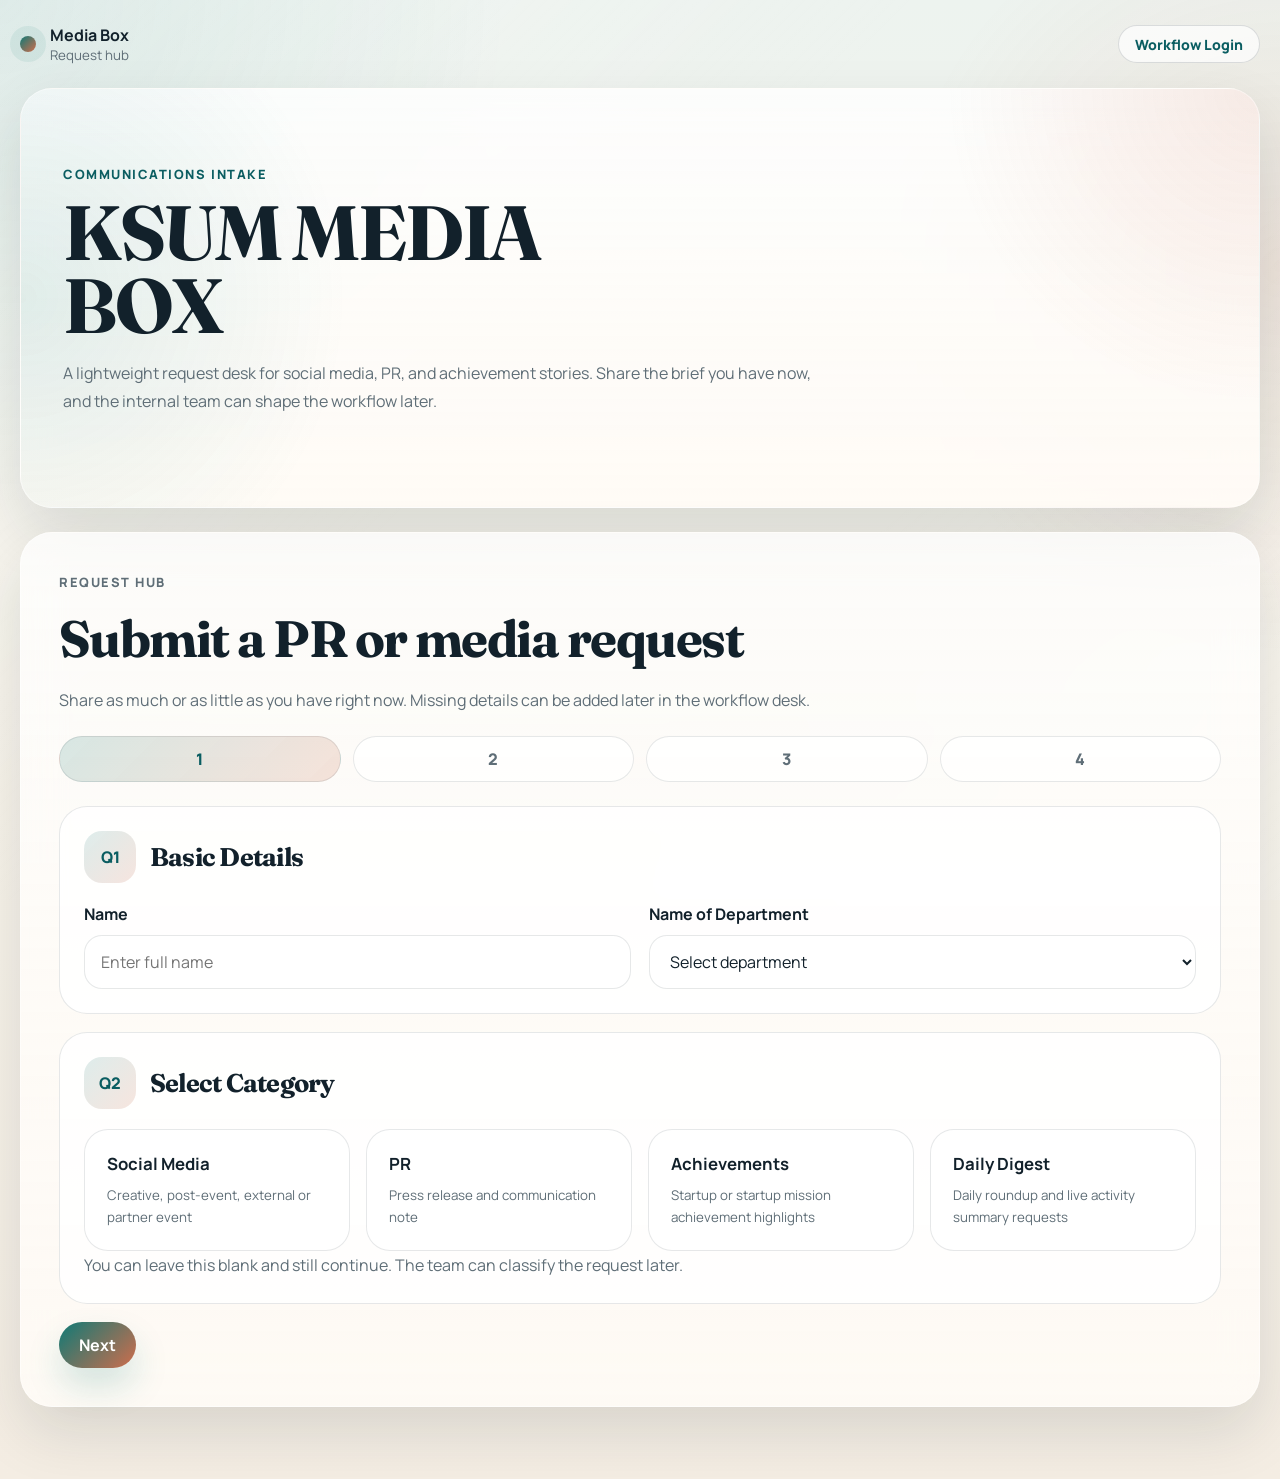
==== commit 060c238d: "Refine intake hero and social request fields" ====
--- a/index.html
+++ b/index.html
@@ -37,16 +37,11 @@
       <section class="hero-panel hero-panel-clean">
         <div class="hero-copy">
           <p class="eyebrow">Communications Intake</p>
-          <h1>Capture media requests without slowing the team down.</h1>
+          <h1>KSUM MEDIA BOX</h1>
           <p class="hero-text">
             A lightweight request desk for social media, PR, and achievement stories.
             Share the brief you have now, and the internal team can shape the workflow later.
           </p>
-
-          <div class="hero-actions">
-            <a class="primary-link" href="#requestHub">Submit a Request</a>
-            <a class="ghost-link" href="#requestHub">Start Here</a>
-          </div>
         </div>
       </section>
 
@@ -77,12 +72,12 @@
               <div class="field-grid two-col">
                 <label class="field">
                   <span>Name</span>
-                  <input type="text" name="employeeName" placeholder="Enter full name">
+                  <input type="text" name="employeeName" placeholder="Enter full name" required>
                 </label>
 
                 <label class="field">
                   <span>Name of Department</span>
-                  <select name="department">
+                  <select name="department" required>
                     <option value="">Select department</option>
                     <option>Rink</option>
                     <option>IEDC</option>
@@ -160,7 +155,7 @@
 
                 <label class="choice-card">
                   <input type="radio" name="socialType" value="Post Event">
-                  <strong>Post Event Poster</strong>
+                  <strong>Post-Event</strong>
                   <small>Poster based on completed event coverage</small>
                 </label>
 
@@ -234,13 +229,19 @@
                   <span>Brief description of the event</span>
                   <textarea name="newCreativeDescription" rows="4" placeholder="Share the message or event context"></textarea>
                 </label>
+                <label class="field full-width upload-field">
+                  <span>Upload speaker photos or creative references</span>
+                  <input type="file" name="newCreativeSpeakerUploads" accept="image/*,.pdf" multiple data-upload-input>
+                  <small class="field-help">Upload one or more speaker photos, event images, or other visual references related to this creative.</small>
+                </label>
+                <div class="upload-gallery full-width" data-upload-gallery></div>
               </div>
             </section>
 
             <section class="form-section hidden" data-social-branch="Post Event">
               <div class="section-title">
                 <span>Q4</span>
-                <h3>Post-Event Poster Details</h3>
+                <h3>Post-Event Details</h3>
               </div>
 
               <div class="field-grid two-col">
@@ -257,7 +258,7 @@
                   <input type="text" name="postEventLocation">
                 </label>
                 <label class="field">
-                  <span>Drive link to photos</span>
+                  <span>Drive link to photos or creatives</span>
                   <input type="url" name="postEventPhotoDriveLink" placeholder="https://">
                 </label>
                 <label class="field full-width">
@@ -302,6 +303,12 @@
                   <span>Tagging links</span>
                   <textarea name="externalTaggingLinks" rows="3" placeholder="Mention accounts or URLs to tag"></textarea>
                 </label>
+                <label class="field full-width upload-field">
+                  <span>Upload posters or partner-event material</span>
+                  <input type="file" name="externalEventUploads" accept="image/*,.pdf" multiple data-upload-input>
+                  <small class="field-help">Upload event posters, partner creatives, or images that should go with this submission.</small>
+                </label>
+                <div class="upload-gallery full-width" data-upload-gallery></div>
               </div>
             </section>
 
@@ -349,6 +356,12 @@
                   <span>Brief description</span>
                   <textarea name="achievementDescription" rows="4" placeholder="Describe the achievement and why it matters"></textarea>
                 </label>
+                <label class="field full-width upload-field">
+                  <span>Upload relevant images</span>
+                  <input type="file" name="achievementUploads" accept="image/*,.pdf" multiple data-upload-input>
+                  <small class="field-help">Upload achievement creatives, event images, certificates, or related visual material.</small>
+                </label>
+                <div class="upload-gallery full-width" data-upload-gallery></div>
               </div>
             </section>
 
@@ -420,10 +433,12 @@
                   <span>Where can readers find more information?</span>
                   <textarea name="prMoreInformation" rows="3" placeholder="Websites, social media pages, or contact details"></textarea>
                 </label>
-                <label class="field full-width">
-                  <span>Upload photos, videos, or other media related to the event</span>
-                  <textarea name="prMediaAssets" rows="3" placeholder="Drive links to photographs, visuals, agendas, posters, videos"></textarea>
-                </label>
+                <label class="field full-width upload-field">
+                  <span>Upload PR creatives or related media</span>
+                  <input type="file" name="prUploads" accept="image/*,.pdf" multiple data-upload-input>
+                  <small class="field-help">Upload posters, press creatives, event visuals, or related PR material.</small>
+                </label>
+                <div class="upload-gallery full-width" data-upload-gallery></div>
                 <label class="field full-width">
                   <span>Provide captions for the visual content</span>
                   <textarea name="prCaptions" rows="3"></textarea>
@@ -447,15 +462,33 @@
             </section>
           </div>
 
-          <div class="step-panel hidden" data-step-panel="details-empty">
+          <div class="step-panel hidden" data-step-panel="daily-digest">
             <section class="form-section">
               <div class="section-title">
                 <span>Q3</span>
-                <h3>Ready to Submit</h3>
-              </div>
-              <p class="empty-state-copy">
-                No category has been selected yet. You can still submit this as a rough request, and the team can classify it from the workflow desk later.
-              </p>
+                <h3>Daily Digest Details</h3>
+              </div>
+
+              <div class="field-grid two-col">
+                <label class="field full-width upload-field">
+                  <span>Upload your creative</span>
+                  <input type="file" name="dailyDigestCreative" accept="image/*,.pdf" multiple data-upload-input>
+                  <small class="field-help">Upload the creative asset meant for the daily digest.</small>
+                </label>
+                <div class="upload-gallery full-width" data-upload-gallery></div>
+                <label class="field full-width">
+                  <span>Title</span>
+                  <input type="text" name="dailyDigestTitle" placeholder="Enter title">
+                </label>
+                <label class="field full-width">
+                  <span>Description</span>
+                  <textarea name="dailyDigestDescription" rows="4" placeholder="Write the short daily digest copy"></textarea>
+                </label>
+                <label class="field full-width">
+                  <span>Application link or link if any</span>
+                  <input type="url" name="dailyDigestLink" placeholder="https://">
+                </label>
+              </div>
             </section>
 
             <section class="form-section submission-section">
@@ -469,6 +502,29 @@
               </div>
             </section>
           </div>
+
+          <div class="step-panel hidden" data-step-panel="details-empty">
+            <section class="form-section">
+              <div class="section-title">
+                <span>Q3</span>
+                <h3>Ready to Submit</h3>
+              </div>
+              <p class="empty-state-copy">
+                No category has been selected yet. You can still submit this as a rough request, and the team can classify it from the workflow desk later.
+              </p>
+            </section>
+
+            <section class="form-section submission-section">
+              <div class="submit-panel">
+                <div class="action-bar">
+                  <button type="button" class="ghost-button" data-go-step="intro">Back</button>
+                  <button type="submit" class="primary-button">Submit</button>
+                  <button type="button" class="ghost-button print-summary-button" disabled>Print / Save PDF</button>
+                </div>
+                <p class="status-message" role="status" aria-live="polite"></p>
+              </div>
+            </section>
+          </div>
         </form>
       </section>
 
--- a/styles.css
+++ b/styles.css
@@ -475,6 +475,152 @@
   grid-template-columns: repeat(2, minmax(0, 1fr));
 }
 
+.compose-layout {
+  display: grid;
+  grid-template-columns: minmax(0, 1.35fr) minmax(280px, 0.65fr);
+  gap: 22px;
+  align-items: start;
+}
+
+.media-side-preview {
+  position: sticky;
+  top: 24px;
+}
+
+.media-preview-card {
+  display: grid;
+  gap: 14px;
+  padding: 18px;
+  border: 1px solid var(--line);
+  border-radius: 24px;
+  background: rgba(247, 249, 250, 0.86);
+}
+
+.media-preview-card h4 {
+  margin: 0;
+  font-family: "Fraunces", Georgia, serif;
+  letter-spacing: -0.02em;
+}
+
+.media-preview-frame {
+  display: grid;
+  place-items: center;
+  min-height: 260px;
+  border: 1px dashed rgba(18, 33, 43, 0.16);
+  border-radius: 20px;
+  background: linear-gradient(180deg, rgba(255, 255, 255, 0.74), rgba(245, 247, 248, 0.92));
+  overflow: hidden;
+}
+
+.media-preview-image {
+  display: block;
+  width: 100%;
+  height: 100%;
+  max-height: 360px;
+  object-fit: cover;
+}
+
+.media-preview-empty,
+.media-preview-link-state {
+  display: grid;
+  gap: 8px;
+  justify-items: center;
+  padding: 24px;
+  text-align: center;
+  color: var(--muted);
+}
+
+.media-preview-link-state strong {
+  color: var(--ink);
+}
+
+.media-preview-copy {
+  margin: 0;
+  min-height: 74px;
+  padding: 14px 16px;
+  border-radius: 18px;
+  background: rgba(255, 255, 255, 0.7);
+  color: var(--ink);
+  line-height: 1.6;
+  white-space: pre-wrap;
+}
+
+.upload-field input[type="file"] {
+  min-height: auto;
+  padding: 12px;
+  background: rgba(255, 255, 255, 0.92);
+}
+
+.field-help {
+  color: var(--muted);
+  font-size: 0.92rem;
+  line-height: 1.5;
+}
+
+.upload-gallery {
+  display: grid;
+  grid-template-columns: repeat(auto-fit, minmax(180px, 1fr));
+  gap: 14px;
+}
+
+.upload-empty-state {
+  display: grid;
+  place-items: center;
+  min-height: 120px;
+  padding: 20px;
+  border: 1px dashed rgba(18, 33, 43, 0.16);
+  border-radius: 20px;
+  background: rgba(255, 255, 255, 0.5);
+  color: var(--muted);
+  text-align: center;
+}
+
+.upload-card {
+  overflow: hidden;
+  border: 1px solid var(--line);
+  border-radius: 20px;
+  background: rgba(255, 255, 255, 0.78);
+}
+
+.upload-card-image {
+  display: block;
+  width: 100%;
+  height: 160px;
+  object-fit: cover;
+}
+
+.upload-card-meta {
+  display: grid;
+  gap: 4px;
+  padding: 14px;
+}
+
+.upload-card-meta strong {
+  word-break: break-word;
+}
+
+.upload-card-meta span {
+  color: var(--muted);
+  font-size: 0.9rem;
+}
+
+.upload-card.is-document {
+  display: grid;
+  grid-template-columns: auto 1fr;
+  align-items: center;
+}
+
+.upload-card-document {
+  display: grid;
+  place-items: center;
+  width: 72px;
+  height: 100%;
+  min-height: 100%;
+  background: rgba(15, 122, 118, 0.12);
+  color: var(--teal-deep);
+  font-weight: 800;
+}
+
 .field {
   display: grid;
   gap: 10px;
@@ -1152,7 +1298,8 @@
 
 @media (max-width: 1100px) {
   .hero-panel,
-  .dashboard-grid {
+  .dashboard-grid,
+  .compose-layout {
     grid-template-columns: 1fr;
   }
 
@@ -1172,6 +1319,10 @@
   }
 
   .sidebar-stack {
+    position: static;
+  }
+
+  .media-side-preview {
     position: static;
   }
 }
@@ -1333,6 +1484,54 @@
   gap: 14px;
 }
 
+.active-requests-panel {
+  display: grid;
+  gap: 14px;
+  margin-bottom: 18px;
+  padding: 18px;
+  border: 1px solid var(--line);
+  border-radius: 22px;
+  background: rgba(255, 255, 255, 0.62);
+}
+
+.active-requests-header h4,
+.archive-group-header h3 {
+  margin: 0;
+  font-family: "Fraunces", Georgia, serif;
+  letter-spacing: -0.02em;
+}
+
+.active-request-tabs {
+  display: flex;
+  flex-wrap: wrap;
+  gap: 10px;
+}
+
+.active-request-tab {
+  display: grid;
+  gap: 4px;
+  justify-items: start;
+  min-width: 220px;
+  padding: 14px 16px;
+  border: 1px solid rgba(15, 122, 118, 0.16);
+  border-radius: 18px;
+  background: linear-gradient(135deg, rgba(15, 122, 118, 0.08), rgba(207, 109, 76, 0.1));
+  text-align: left;
+}
+
+.active-request-tab span {
+  font-weight: 800;
+  color: var(--ink);
+}
+
+.active-request-tab small {
+  color: var(--muted);
+}
+
+.active-requests-empty {
+  padding: 16px;
+}
+
 .planner-card {
   display: grid;
   gap: 12px;
@@ -1434,13 +1633,30 @@
   gap: 16px;
 }
 
+.detail-helper {
+  margin: 0 0 16px;
+  color: var(--muted);
+  line-height: 1.7;
+}
+
+.detail-helper strong {
+  color: var(--ink);
+}
+
 .detail-grid {
   display: grid;
   gap: 12px;
   margin-top: 14px;
 }
 
-.detail-row {
+.detail-brief-grid {
+  display: grid;
+  grid-template-columns: repeat(2, minmax(0, 1fr));
+  gap: 12px;
+  margin-top: 14px;
+}
+
+.detail-brief-card {
   display: grid;
   gap: 6px;
   padding: 14px;
@@ -1449,6 +1665,43 @@
   background: rgba(255, 255, 255, 0.62);
 }
 
+.detail-brief-card strong {
+  color: var(--teal-deep);
+}
+
+.detail-brief-card span {
+  color: var(--muted);
+}
+
+.detail-note-card {
+  display: grid;
+  gap: 8px;
+  margin-top: 14px;
+  padding: 16px;
+  border: 1px solid var(--line);
+  border-radius: 18px;
+  background: rgba(247, 249, 250, 0.88);
+}
+
+.detail-note-card strong {
+  color: var(--teal-deep);
+}
+
+.detail-note-card p {
+  margin: 0;
+  color: var(--muted);
+  line-height: 1.7;
+}
+
+.detail-row {
+  display: grid;
+  gap: 6px;
+  padding: 14px;
+  border: 1px solid var(--line);
+  border-radius: 18px;
+  background: rgba(255, 255, 255, 0.62);
+}
+
 .detail-row strong {
   color: var(--teal-deep);
 }
@@ -1463,6 +1716,60 @@
   display: grid;
   grid-template-columns: minmax(0, 1fr) auto;
   gap: 12px;
+}
+
+.archive-panel {
+  margin-top: 24px;
+}
+
+.archive-groups {
+  display: grid;
+  gap: 18px;
+  margin-top: 22px;
+}
+
+.archive-group {
+  padding: 20px;
+  border: 1px solid var(--line);
+  border-radius: 24px;
+  background: rgba(255, 255, 255, 0.68);
+}
+
+.archive-group-header {
+  display: flex;
+  align-items: center;
+  justify-content: space-between;
+  gap: 12px;
+  margin-bottom: 16px;
+}
+
+.archive-group-header span {
+  color: var(--muted);
+  font-weight: 700;
+}
+
+.archive-list {
+  display: grid;
+  gap: 12px;
+}
+
+.archive-card {
+  display: grid;
+  gap: 6px;
+  padding: 14px 16px;
+  border: 1px solid rgba(18, 33, 43, 0.08);
+  border-radius: 18px;
+  background: rgba(247, 249, 250, 0.88);
+}
+
+.archive-card strong {
+  color: var(--ink);
+}
+
+.archive-card p,
+.archive-card span {
+  margin: 0;
+  color: var(--muted);
 }
 
 @media (max-width: 1100px) {
@@ -1480,7 +1787,736 @@
 
 @media (max-width: 760px) {
   .detail-control-grid,
+  .detail-brief-grid,
   .team-inline-form {
     grid-template-columns: 1fr;
   }
 }
+
+body.ops-theme {
+  color: #edf1f4;
+  background:
+    radial-gradient(circle at top left, rgba(15, 122, 118, 0.18), transparent 20%),
+    radial-gradient(circle at top right, rgba(207, 109, 76, 0.12), transparent 18%),
+    linear-gradient(180deg, #11161b 0%, #151b22 45%, #10151a 100%);
+}
+
+.ops-shell {
+  width: min(1440px, calc(100% - 40px));
+  margin: 0 auto;
+  padding: 26px 0 64px;
+}
+
+.ops-topbar {
+  display: flex;
+  align-items: center;
+  justify-content: space-between;
+  gap: 18px;
+  padding: 0 0 18px;
+  border-bottom: 1px solid rgba(255, 255, 255, 0.08);
+}
+
+.ops-brand {
+  display: inline-flex;
+  align-items: center;
+  gap: 14px;
+}
+
+.ops-brand-mark,
+.ops-user-chip {
+  display: inline-grid;
+  place-items: center;
+  width: 42px;
+  height: 42px;
+  border-radius: 14px;
+  background: linear-gradient(135deg, var(--teal), var(--copper));
+  color: #fff;
+  font-size: 0.88rem;
+  font-weight: 800;
+  box-shadow: 0 16px 34px rgba(15, 122, 118, 0.2);
+}
+
+.ops-brand strong,
+.ops-user-label {
+  display: block;
+  color: #f7fafc;
+  font-size: 1.05rem;
+}
+
+.ops-brand small {
+  display: block;
+  margin-top: 2px;
+  color: rgba(237, 241, 244, 0.62);
+  font-size: 0.86rem;
+}
+
+.ops-userbar {
+  display: flex;
+  align-items: center;
+  gap: 14px;
+}
+
+.ops-user-chip {
+  width: 38px;
+  height: 38px;
+  border-radius: 999px;
+  background: rgba(196, 154, 70, 0.18);
+  color: #f3cd78;
+  box-shadow: none;
+}
+
+.ops-nav {
+  display: flex;
+  align-items: center;
+  gap: 26px;
+  padding: 14px 0 0;
+  margin-bottom: 28px;
+}
+
+.ops-nav-link {
+  position: relative;
+  padding: 10px 0 14px;
+  color: rgba(237, 241, 244, 0.7);
+  font-size: 0.96rem;
+  font-weight: 700;
+}
+
+.ops-nav-link::after {
+  content: "";
+  position: absolute;
+  left: 0;
+  right: 0;
+  bottom: 0;
+  height: 2px;
+  border-radius: 999px;
+  background: linear-gradient(90deg, var(--teal), var(--copper));
+  transform: scaleX(0);
+  transform-origin: left center;
+}
+
+.ops-nav-link.is-active,
+.ops-nav-link:hover {
+  color: #fff;
+}
+
+.ops-nav-link.is-active::after,
+.ops-nav-link:hover::after {
+  transform: scaleX(1);
+}
+
+.ops-login-shell {
+  min-height: calc(100vh - 180px);
+  display: grid;
+  place-items: center;
+}
+
+.ops-login-card,
+.ops-panel,
+.ops-metric-card {
+  border: 1px solid rgba(255, 255, 255, 0.08);
+  border-radius: 24px;
+  background:
+    linear-gradient(180deg, rgba(31, 37, 44, 0.92), rgba(22, 28, 35, 0.96));
+  box-shadow: 0 30px 80px rgba(0, 0, 0, 0.26);
+}
+
+.ops-login-card {
+  width: min(560px, 100%);
+  padding: 34px;
+}
+
+.ops-login-card h1,
+.ops-editor-header h2 {
+  margin: 0;
+  font-family: "Fraunces", Georgia, serif;
+  letter-spacing: -0.03em;
+  color: #f7fafc;
+}
+
+.ops-login-card p,
+.ops-help,
+.ops-kicker,
+.ops-editor-header p,
+.ops-archive-card p,
+.ops-archive-card span,
+.ops-empty-copy {
+  color: rgba(237, 241, 244, 0.68);
+}
+
+.ops-kicker {
+  margin: 0 0 10px;
+  font-size: 0.78rem;
+  font-weight: 800;
+  letter-spacing: 0.16em;
+  text-transform: uppercase;
+  color: #88ccc9;
+}
+
+.ops-login-form,
+.ops-editor-grid {
+  display: grid;
+  gap: 16px;
+  margin-top: 24px;
+}
+
+.ops-field {
+  display: grid;
+  gap: 8px;
+}
+
+.ops-field span {
+  color: rgba(237, 241, 244, 0.76);
+  font-size: 0.9rem;
+  font-weight: 700;
+}
+
+.ops-field input,
+.ops-field select,
+.ops-field textarea,
+.ops-filter input,
+.ops-filter select {
+  width: 100%;
+  min-height: 50px;
+  padding: 12px 14px;
+  border: 1px solid rgba(255, 255, 255, 0.1);
+  border-radius: 14px;
+  background: rgba(255, 255, 255, 0.03);
+  color: #f3f6f8;
+}
+
+.ops-field textarea {
+  min-height: 120px;
+  resize: vertical;
+}
+
+.ops-field input::placeholder,
+.ops-field textarea::placeholder,
+.ops-filter input::placeholder {
+  color: rgba(237, 241, 244, 0.38);
+}
+
+.ops-primary-button,
+.ops-export-button {
+  display: inline-flex;
+  align-items: center;
+  justify-content: center;
+  min-height: 50px;
+  padding: 12px 20px;
+  border-radius: 14px;
+  background: linear-gradient(135deg, var(--teal), var(--copper));
+  color: #fff;
+  font-weight: 800;
+  box-shadow: 0 18px 34px rgba(15, 122, 118, 0.22);
+}
+
+.ops-ghost-button,
+.ops-inline-button {
+  display: inline-flex;
+  align-items: center;
+  justify-content: center;
+  min-height: 42px;
+  padding: 10px 16px;
+  border: 1px solid rgba(255, 255, 255, 0.12);
+  border-radius: 14px;
+  background: rgba(255, 255, 255, 0.03);
+  color: #edf1f4;
+  font-weight: 700;
+}
+
+.ops-ghost-button:hover,
+.ops-primary-button:hover,
+.ops-export-button:hover,
+.ops-inline-button:hover,
+.ops-nav-link:hover {
+  transform: translateY(-1px);
+}
+
+.ops-metrics-grid {
+  display: grid;
+  grid-template-columns: repeat(6, minmax(0, 1fr));
+  gap: 14px;
+  margin-bottom: 24px;
+}
+
+.ops-category-tabs {
+  display: grid;
+  grid-template-columns: repeat(4, minmax(0, 1fr));
+  gap: 14px;
+  margin-bottom: 22px;
+}
+
+.ops-category-tab {
+  display: grid;
+  gap: 8px;
+  justify-items: start;
+  padding: 18px 20px;
+  border: 1px solid rgba(255, 255, 255, 0.08);
+  border-radius: 20px;
+  background: linear-gradient(180deg, rgba(31, 37, 44, 0.92), rgba(22, 28, 35, 0.96));
+  color: #edf1f4;
+  text-align: left;
+  box-shadow: 0 24px 60px rgba(0, 0, 0, 0.18);
+}
+
+.ops-category-tab span,
+.ops-category-tab small {
+  color: rgba(237, 241, 244, 0.6);
+  font-weight: 700;
+}
+
+.ops-category-tab strong {
+  color: #fff;
+  font-size: 2rem;
+  line-height: 1;
+}
+
+.ops-category-tab.is-active {
+  border-color: rgba(15, 122, 118, 0.42);
+  background:
+    radial-gradient(circle at top right, rgba(15, 122, 118, 0.12), transparent 30%),
+    linear-gradient(180deg, rgba(31, 37, 44, 0.96), rgba(20, 25, 31, 1));
+  box-shadow: 0 22px 56px rgba(15, 122, 118, 0.14);
+}
+
+.ops-metric-card {
+  padding: 20px;
+}
+
+.ops-metric-card p,
+.ops-metric-card span {
+  margin: 0;
+  color: rgba(237, 241, 244, 0.56);
+  font-weight: 700;
+}
+
+.ops-metric-card strong {
+  display: block;
+  margin: 10px 0 8px;
+  color: #fff;
+  font-size: clamp(2rem, 3.4vw, 2.75rem);
+  line-height: 1;
+}
+
+.ops-panel {
+  padding: 22px;
+  margin-bottom: 22px;
+}
+
+.ops-filter-row {
+  display: grid;
+  grid-template-columns: minmax(240px, 1.5fr) repeat(3, minmax(160px, 1fr)) auto;
+  gap: 12px;
+  margin-bottom: 18px;
+}
+
+.ops-filter {
+  display: grid;
+  gap: 8px;
+}
+
+.ops-filter span {
+  color: rgba(237, 241, 244, 0.62);
+  font-size: 0.82rem;
+  font-weight: 700;
+}
+
+.ops-table-shell {
+  overflow: hidden;
+  border: 1px solid rgba(255, 255, 255, 0.08);
+  border-radius: 20px;
+}
+
+.ops-table {
+  width: 100%;
+  border-collapse: collapse;
+  background: rgba(255, 255, 255, 0.02);
+}
+
+.ops-table th,
+.ops-table td {
+  padding: 16px 18px;
+  text-align: left;
+  border-bottom: 1px solid rgba(255, 255, 255, 0.08);
+}
+
+.ops-table th {
+  color: rgba(237, 241, 244, 0.56);
+  font-size: 0.8rem;
+  font-weight: 800;
+  letter-spacing: 0.12em;
+  text-transform: uppercase;
+}
+
+.ops-table td {
+  color: #edf1f4;
+  vertical-align: top;
+}
+
+.ops-table td strong,
+.ops-table td small {
+  display: block;
+}
+
+.ops-table td small {
+  margin-top: 6px;
+  color: rgba(237, 241, 244, 0.56);
+  max-width: 36ch;
+}
+
+.ops-empty-cell {
+  display: grid;
+  place-items: center;
+  min-height: 160px;
+  color: rgba(237, 241, 244, 0.56);
+}
+
+.ops-priority-pill,
+.ops-status-pill {
+  display: inline-flex;
+  align-items: center;
+  min-height: 32px;
+  padding: 6px 12px;
+  border-radius: 999px;
+  font-size: 0.84rem;
+  font-weight: 800;
+}
+
+.ops-priority-pill {
+  background: rgba(255, 255, 255, 0.06);
+  color: #f3f6f8;
+}
+
+.ops-priority-standard {
+  background: rgba(64, 130, 255, 0.14);
+  color: #89b4ff;
+}
+
+.ops-priority-high-touch {
+  background: rgba(255, 184, 77, 0.14);
+  color: #ffc96d;
+}
+
+.ops-priority-fast-turnaround {
+  background: rgba(230, 95, 95, 0.16);
+  color: #ff9a9a;
+}
+
+.ops-status-will-do {
+  background: rgba(64, 130, 255, 0.14);
+  color: #87b8ff;
+}
+
+.ops-status-ongoing {
+  background: rgba(255, 184, 77, 0.16);
+  color: #f8c460;
+}
+
+.ops-status-completed {
+  background: rgba(66, 176, 109, 0.18);
+  color: #7ed89f;
+}
+
+.ops-table-select {
+  min-height: 38px;
+  padding: 8px 12px;
+  border: 1px solid rgba(255, 255, 255, 0.08);
+  border-radius: 999px;
+  background-color: rgba(255, 255, 255, 0.05);
+  color: #edf1f4;
+  font-size: 0.84rem;
+  font-weight: 800;
+}
+
+.ops-table-select.ops-priority-standard,
+.ops-table-select.ops-status-will-do {
+  background-color: rgba(64, 130, 255, 0.14);
+  color: #89b4ff;
+}
+
+.ops-table-select.ops-priority-high-touch,
+.ops-table-select.ops-status-ongoing {
+  background-color: rgba(255, 184, 77, 0.16);
+  color: #ffc96d;
+}
+
+.ops-table-select.ops-priority-fast-turnaround,
+.ops-table-select.ops-status-completed {
+  background-color: rgba(230, 95, 95, 0.16);
+  color: #ff9a9a;
+}
+
+.ops-editor-panel {
+  border-color: rgba(15, 122, 118, 0.24);
+}
+
+.ops-editor-header {
+  display: flex;
+  align-items: flex-start;
+  justify-content: space-between;
+  gap: 18px;
+  margin-bottom: 20px;
+}
+
+.ops-editor-meta {
+  display: flex;
+  flex-wrap: wrap;
+  gap: 10px;
+}
+
+.ops-editor-meta span {
+  display: inline-flex;
+  align-items: center;
+  min-height: 34px;
+  padding: 8px 12px;
+  border-radius: 999px;
+  background: rgba(255, 255, 255, 0.04);
+  color: rgba(237, 241, 244, 0.72);
+  font-size: 0.84rem;
+  font-weight: 700;
+}
+
+.ops-editor-grid {
+  grid-template-columns: repeat(3, minmax(0, 1fr));
+}
+
+.ops-field-wide {
+  grid-column: 1 / -1;
+}
+
+.ops-editor-actions {
+  display: flex;
+  flex-wrap: wrap;
+  gap: 12px;
+  margin-top: 18px;
+}
+
+.ops-archive-groups {
+  display: grid;
+  gap: 18px;
+}
+
+.ops-archive-group {
+  border: 1px solid rgba(255, 255, 255, 0.08);
+  border-radius: 20px;
+  background: rgba(255, 255, 255, 0.02);
+  padding: 18px;
+}
+
+.ops-archive-header {
+  display: flex;
+  align-items: center;
+  justify-content: space-between;
+  gap: 12px;
+  margin-bottom: 14px;
+}
+
+.ops-archive-header h3 {
+  margin: 0;
+  color: #f3f6f8;
+}
+
+.ops-archive-header span {
+  color: rgba(237, 241, 244, 0.58);
+  font-weight: 700;
+}
+
+.ops-archive-list {
+  display: grid;
+  gap: 12px;
+}
+
+.ops-archive-card,
+.ops-archive-empty {
+  padding: 16px;
+  border: 1px solid rgba(255, 255, 255, 0.08);
+  border-radius: 16px;
+  background: rgba(255, 255, 255, 0.03);
+}
+
+.ops-archive-card strong,
+.ops-archive-empty h3 {
+  color: #f3f6f8;
+}
+
+.ops-analytics-grid {
+  display: grid;
+  grid-template-columns: repeat(2, minmax(0, 1fr));
+  gap: 22px;
+}
+
+.ops-bar-list,
+.ops-mini-timeline {
+  display: grid;
+  gap: 14px;
+}
+
+.ops-bar-item,
+.ops-timeline-item {
+  display: grid;
+  gap: 10px;
+}
+
+.ops-bar-copy,
+.ops-timeline-copy {
+  display: flex;
+  align-items: center;
+  justify-content: space-between;
+  gap: 12px;
+}
+
+.ops-bar-copy strong,
+.ops-timeline-copy strong {
+  color: #f3f6f8;
+}
+
+.ops-bar-copy span,
+.ops-timeline-copy span {
+  color: rgba(237, 241, 244, 0.58);
+}
+
+.ops-bar-track {
+  height: 10px;
+  border-radius: 999px;
+  background: rgba(255, 255, 255, 0.06);
+  overflow: hidden;
+}
+
+.ops-bar-fill {
+  height: 100%;
+  border-radius: inherit;
+  background: linear-gradient(90deg, var(--teal), var(--copper));
+}
+
+.ops-bar-accent-1 {
+  background: linear-gradient(90deg, #0f7a76, #42b06d);
+}
+
+.ops-bar-accent-2 {
+  background: linear-gradient(90deg, #c49a46, #cf6d4c);
+}
+
+.ops-bar-accent-3 {
+  background: linear-gradient(90deg, #3978d8, #0f7a76);
+}
+
+.ops-donut-grid {
+  display: grid;
+  grid-template-columns: repeat(3, minmax(0, 1fr));
+  gap: 14px;
+}
+
+.ops-donut-card {
+  display: grid;
+  gap: 14px;
+  justify-items: center;
+  padding: 18px;
+  border: 1px solid rgba(255, 255, 255, 0.08);
+  border-radius: 18px;
+  background: rgba(255, 255, 255, 0.03);
+}
+
+.ops-donut-ring {
+  display: grid;
+  place-items: center;
+  width: 108px;
+  height: 108px;
+  border-radius: 50%;
+  border: 10px solid rgba(255, 255, 255, 0.08);
+  box-shadow: inset 0 0 0 1px rgba(255, 255, 255, 0.04);
+}
+
+.ops-donut-value {
+  color: #fff;
+  font-size: 1.3rem;
+  font-weight: 800;
+}
+
+.ops-donut-copy {
+  display: grid;
+  gap: 8px;
+  justify-items: center;
+}
+
+.ops-donut-copy strong {
+  color: #f3f6f8;
+}
+
+.ops-empty-copy {
+  margin: 0;
+}
+
+.ops-panel .section-heading h2,
+.ops-panel .section-heading p,
+.ops-panel .eyebrow {
+  color: inherit;
+}
+
+.ops-panel .section-heading h2 {
+  color: #f7fafc;
+}
+
+.ops-panel .section-heading p {
+  color: rgba(237, 241, 244, 0.64);
+}
+
+.ops-panel .eyebrow {
+  color: #88ccc9;
+}
+
+@media (max-width: 1200px) {
+  .ops-metrics-grid {
+    grid-template-columns: repeat(3, minmax(0, 1fr));
+  }
+
+  .ops-category-tabs {
+    grid-template-columns: repeat(2, minmax(0, 1fr));
+  }
+
+  .ops-filter-row {
+    grid-template-columns: repeat(2, minmax(0, 1fr));
+  }
+}
+
+@media (max-width: 900px) {
+  .ops-analytics-grid,
+  .ops-editor-grid,
+  .ops-donut-grid {
+    grid-template-columns: 1fr;
+  }
+
+  .ops-editor-header,
+  .ops-bar-copy,
+  .ops-timeline-copy {
+    flex-direction: column;
+    align-items: flex-start;
+  }
+}
+
+@media (max-width: 760px) {
+  .ops-shell {
+    width: min(100% - 20px, 100%);
+    padding: 18px 0 48px;
+  }
+
+  .ops-topbar,
+  .ops-userbar,
+  .ops-nav {
+    flex-wrap: wrap;
+  }
+
+  .ops-metrics-grid,
+  .ops-category-tabs,
+  .ops-filter-row {
+    grid-template-columns: 1fr;
+  }
+
+  .ops-table-shell {
+    overflow-x: auto;
+  }
+
+  .ops-login-card,
+  .ops-panel,
+  .ops-metric-card {
+    padding: 18px;
+  }
+}
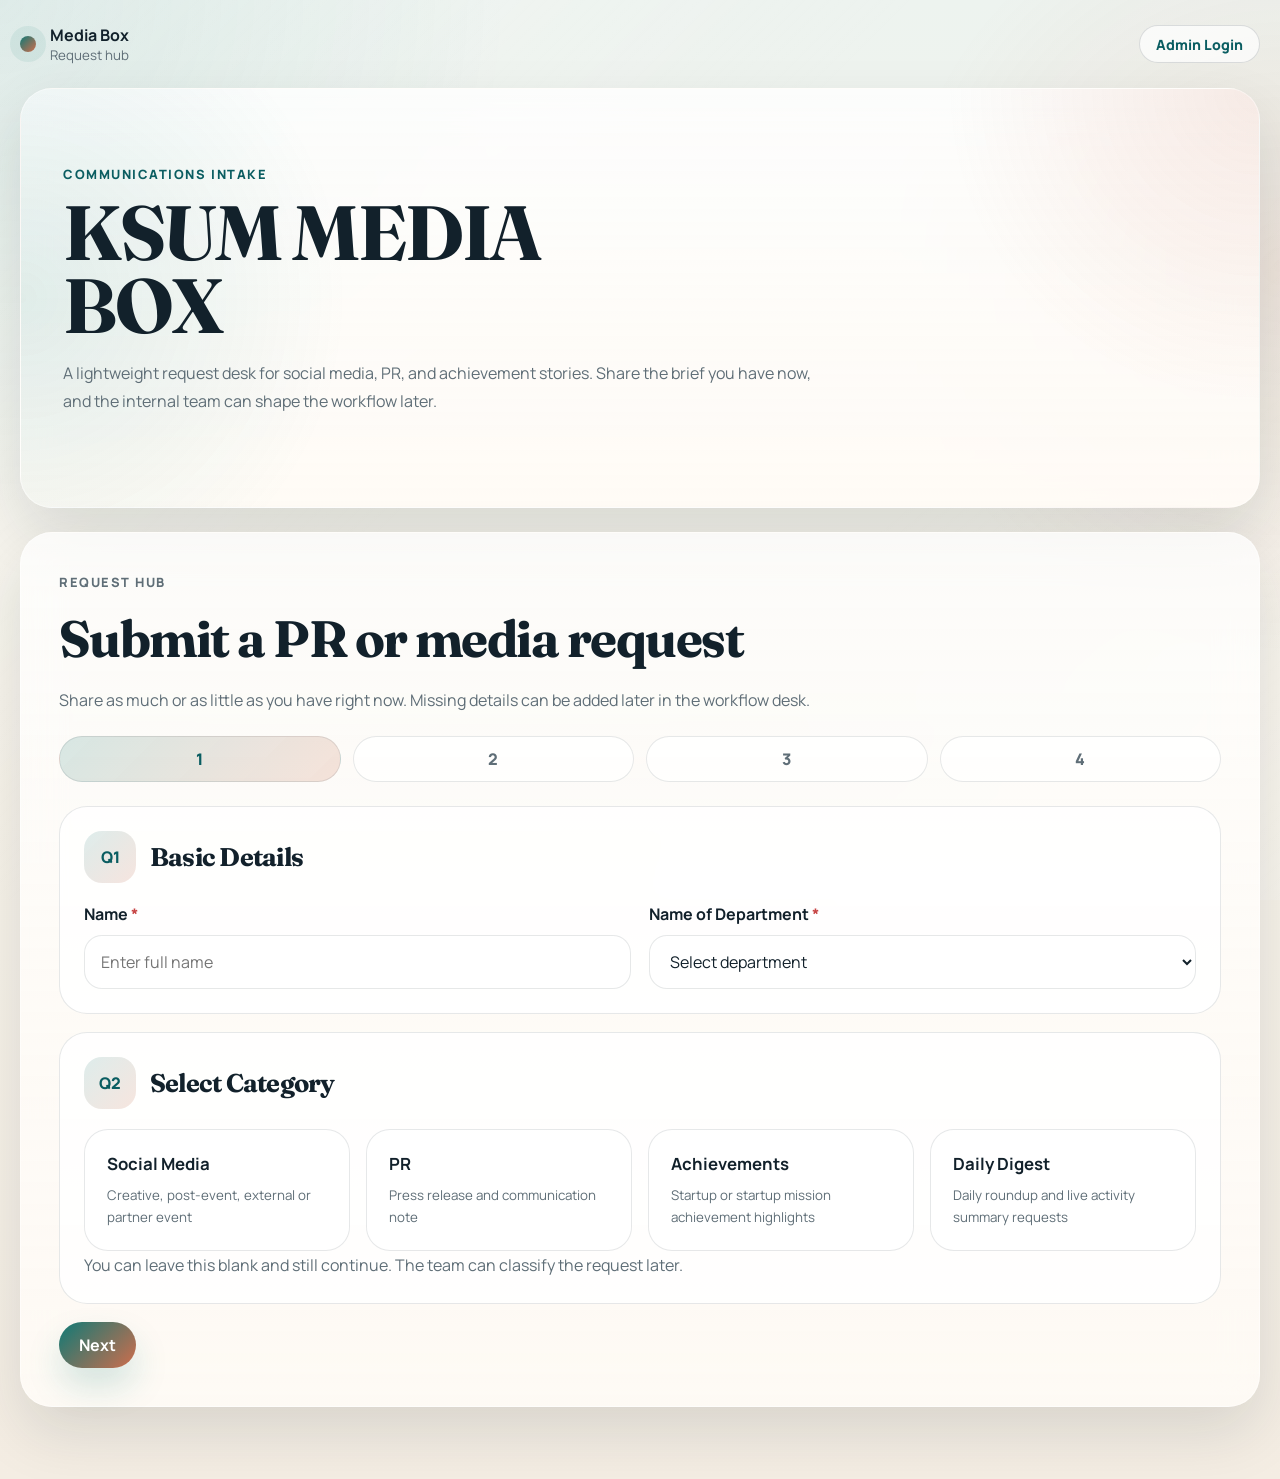
==== commit 85cdb1d9: "Mark required fields and rename admin access" ====
--- a/index.html
+++ b/index.html
@@ -30,7 +30,7 @@
         </a>
 
         <div class="topbar-actions">
-          <a class="login-tab" href="dashboard.html">Workflow Login</a>
+          <a class="login-tab" href="dashboard.html">Admin Login</a>
         </div>
       </header>
 
@@ -71,12 +71,12 @@
 
               <div class="field-grid two-col">
                 <label class="field">
-                  <span>Name</span>
+                  <span>Name <strong class="required-mark">*</strong></span>
                   <input type="text" name="employeeName" placeholder="Enter full name" required>
                 </label>
 
                 <label class="field">
-                  <span>Name of Department</span>
+                  <span>Name of Department <strong class="required-mark">*</strong></span>
                   <select name="department" required>
                     <option value="">Select department</option>
                     <option>Rink</option>
--- a/styles.css
+++ b/styles.css
@@ -634,6 +634,10 @@
   font-weight: 700;
 }
 
+.required-mark {
+  color: #c64343;
+}
+
 input,
 select,
 textarea {
